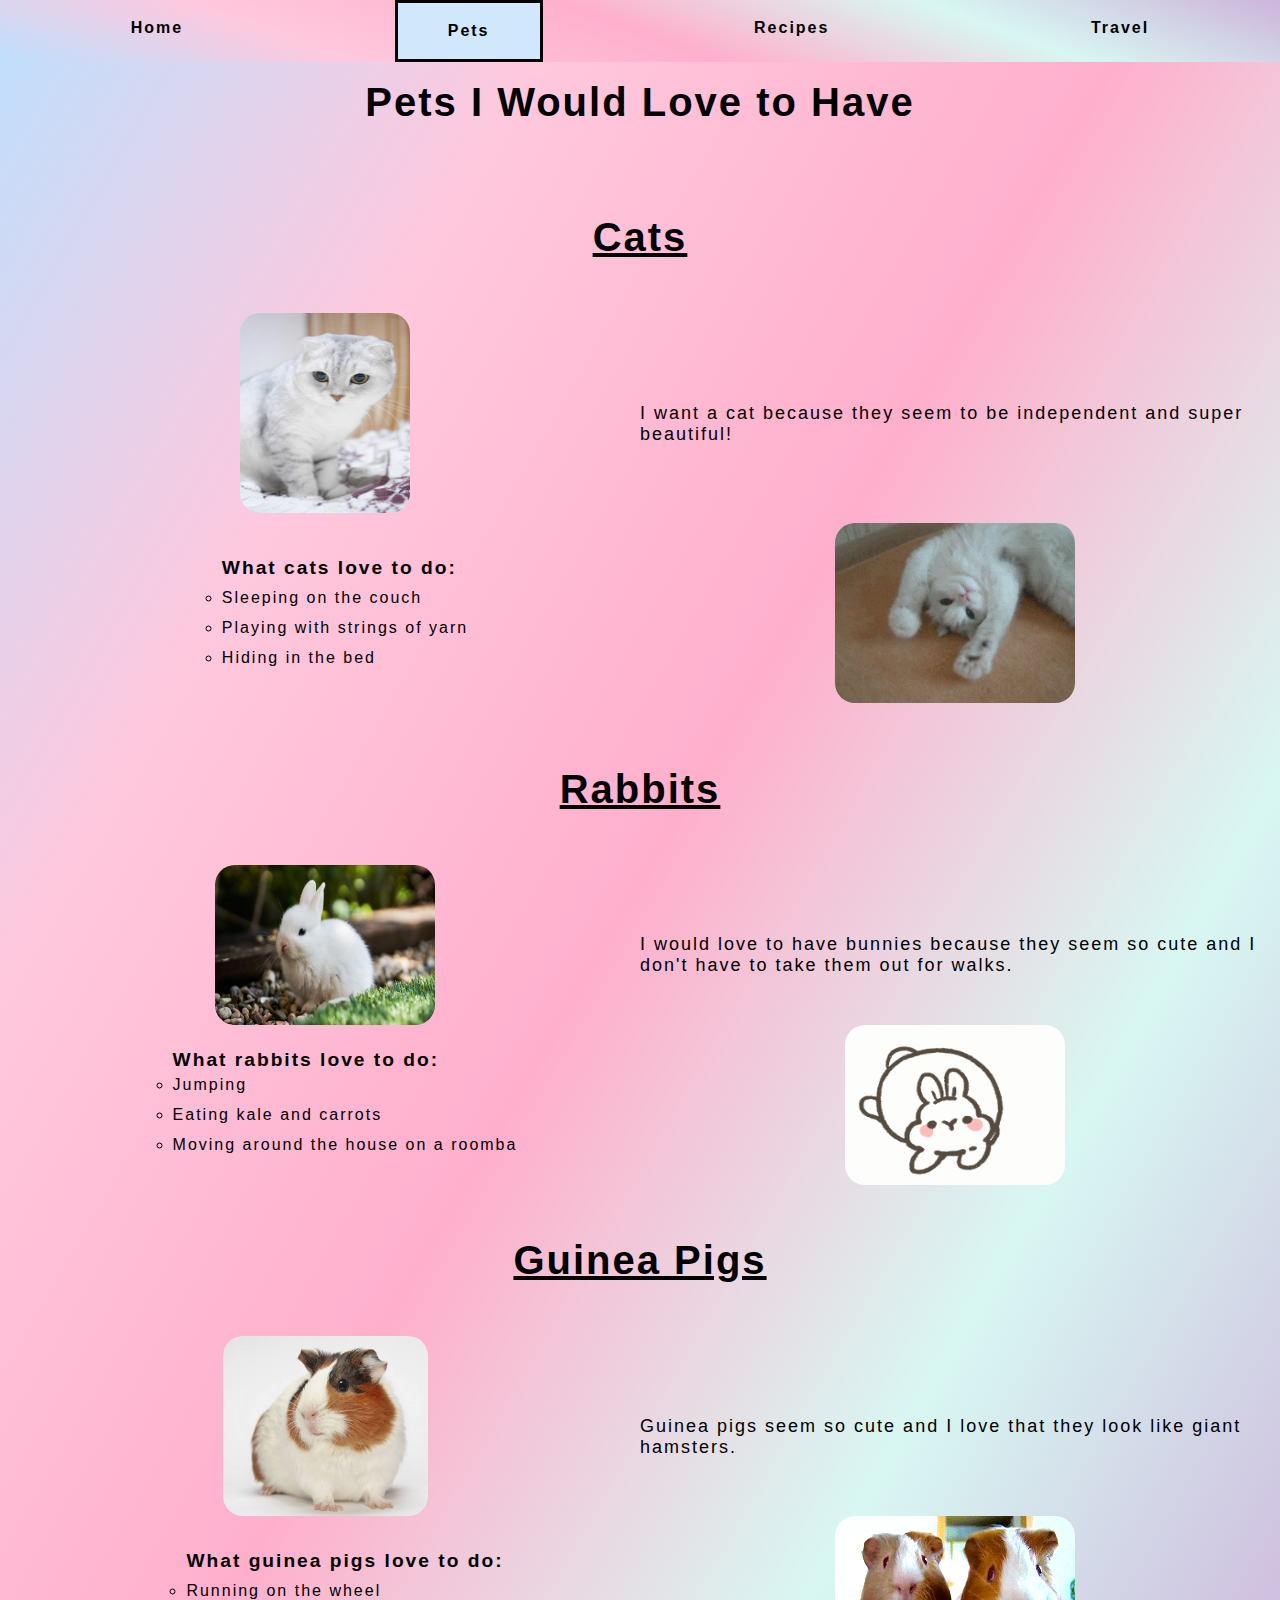
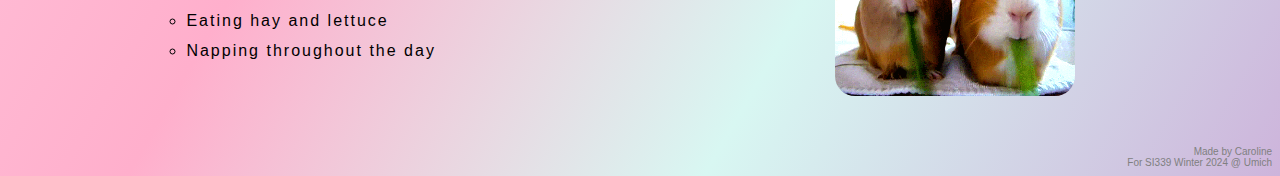
==== pets.html @ 3ff4fe84 "Add files via upload" ====
<!DOCTYPE html>
<html lang="en">

<head>
    <meta charset="UTF-8">
    <meta name="viewport" content="width=device-width, initial-scale=1.0">
    <link rel="stylesheet" type="text/css" href="css/html5reset.css">
    <link rel="stylesheet" href="css/style.css">
    <title class="other">Pets</title>
</head>

<body>
    <div class="skip-main"><a href="#maincontent">Skip to Main Content</a></div>

    <header>
        <nav>
            <ul>
                <li><a href="index.html" title="home">Home</a></li>
                <li><a href="pets.html" title="pets" class="active">Pets</a></li>
                <li><a href="recipes.html" title="food">Recipes</a></li>
                <li><a href="travel.html" title="travel">Travel</a></li>
            </ul>
        </nav>
        <h1>Pets I Would Love to Have </h1>

    </header>
    <main id="maincontent">
        <div class="animal-container">
            <h2>Cats</h2>
            <div id="cat-container">
                <img id="cat1" src="images/scottish_fold_cat.jpeg" width="400" alt="A grey Scottish fold cat">
                <p id="cat2"><br>I want a cat because they seem to be independent and super beautiful!<br>
                </p>
                <ul id="cat3">
                    <li class="cat3title">What cats love to do: </li>
                    <li>Sleeping on the couch</li>
                    <li>Playing with strings of yarn</li>
                    <li>Hiding in the bed</li>
                </ul>
                <img id ="cat4" src="images/giphy.gif" alt="A cat playing with its paws" class="animation">
            </div>
            <h2>Rabbits</h2>
            <div id="rabbit-container">
                <img id="r1" src="images/bunny.webp" width="400" alt="A white small bunny">
                <p id="r2"><br>I would love to have bunnies because they seem so cute and I don't have to take them out for
                    walks.</p>
                <div id="rabbit3">
                    <ul>
                    <li class="rabbit3title">What rabbits love to do:</li>
                    <li id="rabbit3">Jumping</li>
                    <li id="rabbit3">Eating kale and carrots</li>
                    <li id="rabbit3">Moving around the house on a roomba</li>
                </ul></div>
                <img src="images/bunnygif.gif" alt="A cartoon bunny rolling" id="r4" class="animation">
            </div>
            <h2>Guinea Pigs</h2>
            <div id="guineapig-container">
                <img id="gp1" src="images/guineapig.jpeg" width="400"
                alt="A guinea pig with whiskers and brown and orange spots.">
                <p id="gp2"><br>Guinea pigs seem so cute and I love that they look like giant hamsters.<br></p>
                <ul id="gp3">
                    <li class="gp3title"> 
                        What guinea pigs love to do: </li>
                    <li>Running on the wheel</li>
                    <li>Eating hay and lettuce</li>
                    <li>Napping throughout the day</li>
                </ul>
                <img src="images/guineapicsgif.gif" id="gp4" alt="Two guinea pigs leaving a leaf" class="animation">
            </div>

        </div>
    </main>
    
    <footer>
        <p>Made by Caroline<br>For SI339 Winter 2024 @ Umich</p>
    </footer>
</body>

</html>
---- css/style.css ----
.skip-main a{
    position: absolute;
    top: -40px;
    color: #D1E8FC;
    z-index: 10;
}

.skip-main a:focus{
    color: #D1E8FC;
    background-color: #000000;
    top: 20px;
    position: absolute;
    z-index: 10;
}

html{
    background-image: linear-gradient(120deg, #BDE0FE, #FFC8DD, #FFAFCC, #D8F7F2, #CDB4DB);
padding: 0;
top: 0;
bottom: 0;

}

body{
    color:#000000;
    font-family: Verdana, Arial, Helvetica, sans-serif;
    margin: 0 auto;

}

nav ul{
    background-image: linear-gradient(20deg, #BDE0FE, #FFC8DD, #FFAFCC, #D8F7F2, #CDB4DB);
    list-style-type: none;
    position: fixed;
    top: 0;
    color: #000000;
    margin: 0;
    padding: 0;
    width: 100%;
    overflow:visible;
    font-size: small;
    display: flex;
    justify-content: center;
}

nav li{
    display: inline;
    float:right;
}

nav li a{
    display: block;
    color:#000000;
    text-align: center;
    padding: 12px;
    border:  1px;
    text-decoration: none;
    font-size: small;
    font-weight: 600;
}

nav li a:hover{
    color:#808080;
    text-decoration: dotted;
    border: #000000 solid 2px;
    
}

.active {
    background-color: #D1E8FC;
    color: #000000;
    padding: 1 rem;
    top: 0;
    border: 1px;
}

header h1{
    font-size: 30px;
    margin:0;
    padding: 5rem 0.25rem 2rem 0.25rem;
    text-align: center;
    letter-spacing: 3px;
}

main div.main h2{
    font-size: 20px;
    margin: 0;
    padding: 10px 8px 17px 8px;
    text-align: center;
    font-weight: 500;
    letter-spacing: 3px;
}

div.container{
    grid-template-rows: repeat(3 1fr);
    display:grid;
    margin: 25px auto;
    color: #000000;
    overflow: hidden;
}

#other-page-travel{
    font-size: small;
    font-weight: 600;
    background-image: linear-gradient(40deg, #BDE0FE, #FFC8DD, #FFAFCC, #D8F7F2, #CDB4DB);
    padding: 25px;
    text-align: center;
}

#other-page-travel:hover{
    color:#ffffff;
}

#other-page-pets{
    font-size: small;
    font-weight: 600;
    background-image: linear-gradient(40deg, #BDE0FE, #FFC8DD, #FFAFCC, #D8F7F2, #CDB4DB);
    padding: 25px;
    text-align: center;
}
#other-page-pets:hover{
    color:#ffffff;
}

#other-page-cooking{
    font-size: small;
    font-weight: 600;
    background-image: linear-gradient(140deg, #BDE0FE, #FFC8DD, #FFAFCC, #D8F7F2, #CDB4DB);
    padding: 25px;
    text-align: center;
}

#other-page-cooking:hover{
    color:#ffffff;
}

footer p{
    text-align: right;
    margin: 0px 3px 3px 0px;
    color:#808080;
    bottom: 0;
    align-content:right;
    font-size: x-small;
}

.animal-container{
    letter-spacing: 2px;
    padding: 5px 10px;
    color: #000000;
    font-size:12px;
}

img{
    width: 150px;
    height: 160px;
    border-radius: 20px;
    white-space: nowrap;
}

ul{
    line-height: 20px;
    letter-spacing: 2px;
}

.animal-container h2{
    font-weight: 900;
    text-decoration:underline;
}

#cat-container{
    display: grid;
    grid-template-rows: repeat(2, 1fr);
    grid-template-columns: repeat(2, 1fr);
    place-items: center;
}
#cat1{
    grid-column-start: 1;
    grid-column-end: 2;
    grid-row: 1;
}

#cat2{
    grid-column-start: 2;
    grid-column-end: 2;
    grid-row: 1;
}

#cat3{
    grid-column-start: 1;
    grid-column-end: 2;
    grid-row: 2;
}
#cat4{
    grid-column-start: 2;
    grid-column-end: 2;
    grid-row: 2;
}

#rabbit-container{
    display: grid;
    grid-template-rows: repeat(2, 1fr);
    grid-template-columns: repeat(2, 1fr);
    place-items: center;
}

#r1{
    grid-column-start: 1;
    grid-column-end: 2;
    grid-row: 1;
}

#r2{
    grid-column-start: 2;
    grid-column-end: 2;
    grid-row: 1;
}

#r3{
    grid-column-start: 1;
    grid-column-end: 2;
    grid-row: 2;
}
.animation #r4{
    grid-column-start: 2;
    grid-column-end: 2;
    grid-row: 2;
}

#guineapig-container{
    display: grid;
    grid-template-rows: repeat(2, 1fr);
    grid-template-columns: repeat(2, 1fr);
    place-items: center;
}
#gp1{
    grid-column-start: 1;
    grid-column-end: 2;
    grid-row: 1;
}

#gp2{
    grid-column-start: 2;
    grid-column-end: 2;
    grid-row: 1;
}

#gp3{
    grid-column-start: 1;
    grid-column-end: 2;
    grid-row: 2;
}
    
.animation{
    grid-column-start: 2;
    grid-column-end: 2;
    grid-row: 2;
}

@media screen and (prefers-reduced-motion: reduce) {
    .animation {
      animation: dissolve 4s linear infinite both;
      text-decoration: overline;
      background-color:#D1E8FC;
    }
    html{
        scroll-behavior: auto; /* Removes scroll animation */
    }
  
    .skip a{
      -webkit-transition: none; /* sets to default setting */
      transition: none;        /* sets to default setting */
     }
  }

  @media screen and (min-width: 765px){

    .skip-main a{
        position: absolute;
        top: -40px;
        color: #D1E8FC;
        z-index: -10;
        transition:cubic-bezier(1, 0, 0, 1);
        -webkit-transition: top 1s ease-out;
        /* I dont know how to get rid of the squigglyline */
        /* but the code seems to work... so idk what that means */
    }
    
    .skip-main a:focus{
        color: #D1E8FC;
        background-color: #000000;
        height: 70px;
        width: 100px;   
        text-align:center;
        left: 15px;
        top: 65px;  
        position: absolute;
        z-index: 10;
        font-weight: 700;
    }

    nav ul{
        font-size: small;
        display: flex;
        justify-content: space-around;
    }

    nav li a{
        padding: 18px 50px;
        font-size: medium;
        font-weight: 600;
    }

    .active {
        border: 3px black solid;
    }

    header h1{
        font-size: 40px;
        letter-spacing: 2px;
    }
    main div.main h2{
        font-size: 20px;
        padding: 12px 50px;
        text-align:left;
        font-weight: 500;
        letter-spacing: 2px;
    }
    
    div.container{
        margin: 40px auto 15px auto;
    }
    
    div#other-page-travel{
        font-size: large;
        font-weight: 900;
        padding: 100px;
    }
    
    div#other-page-travel:hover{
        color: #808080;
        border: 3px black solid;
        background-color: #D1E8FC;
    }
    
    #other-page-pets{
        font-size: large;
        font-weight: 900;
        padding: 100px;
    }
    div#other-page-pets:hover{
        color:#808080;
        border: 3px black solid;
    }
    
    #other-page-cooking{
        font-size: large;
        font-weight: 900;
        padding: 100px;
    }
    
    div#other-page-cooking:hover{
     color:#808080;
        border: 3px black solid;
    }

    
    footer p{
        margin: 0px 8px 8px 0px;
    }
    
    .animal-container, .recipe-container, .travel-container{
        letter-spacing: 2px;
        padding: 5px 10px 50px 10px;
        color: #000000;
    }
    
    .image-recipe, .image-travel{
        height: 400px;
        width: 360px;
    }

    .recipe-title, .travel-title{
        font-weight: 900;
        font-size: xx-large;
        text-align: center;
        text-decoration: underline;
    }

    .recipe-div, .travel-div{
        padding: 20px;
        display: grid;
        grid-template-columns: 1fr;
        justify-items: center;
    }

    .recipe, .location-characteristics{
        font-size: medium;
    }
    
    ul{
        line-height: 20px;
        letter-spacing: 2px;
    }
    
    div.animal-container h2{
        font-weight: 900;
        text-decoration:underline;
        font-size: 40px;
        text-align: center;
        padding: 20px;
    }
    
    #cat-container, #rabbit-container, #guineapig-container{
        display: grid;
        grid-template-rows: 4;
        place-items: center;
    }
    
    .cat3title, .rabbit3title, .gp3title{
        font-weight: 700;
        font-size: larger;
        list-style-type: none;
    }

    #cat1{
        height: 200px;
        width: 170px;
    }

    
    #cat2, #r2, #gp2{
        font-size: large;
    }
    
    #cat3, #rabbit3, #gp3{
        grid-column-start: 1;
        grid-column-end: 2;
        grid-row: 2;
        font-size: medium;
        line-height: 30px;
        list-style-type: circle;
    }

    #cat4, #gp4{
        height: 180px;
        width: 240px;
    }
    
    
    #r1, #r4{
        height: 160px;
        width: 220px;
    }
    
    #gp1{
height: 180px;
width: 205px;
    }

  }
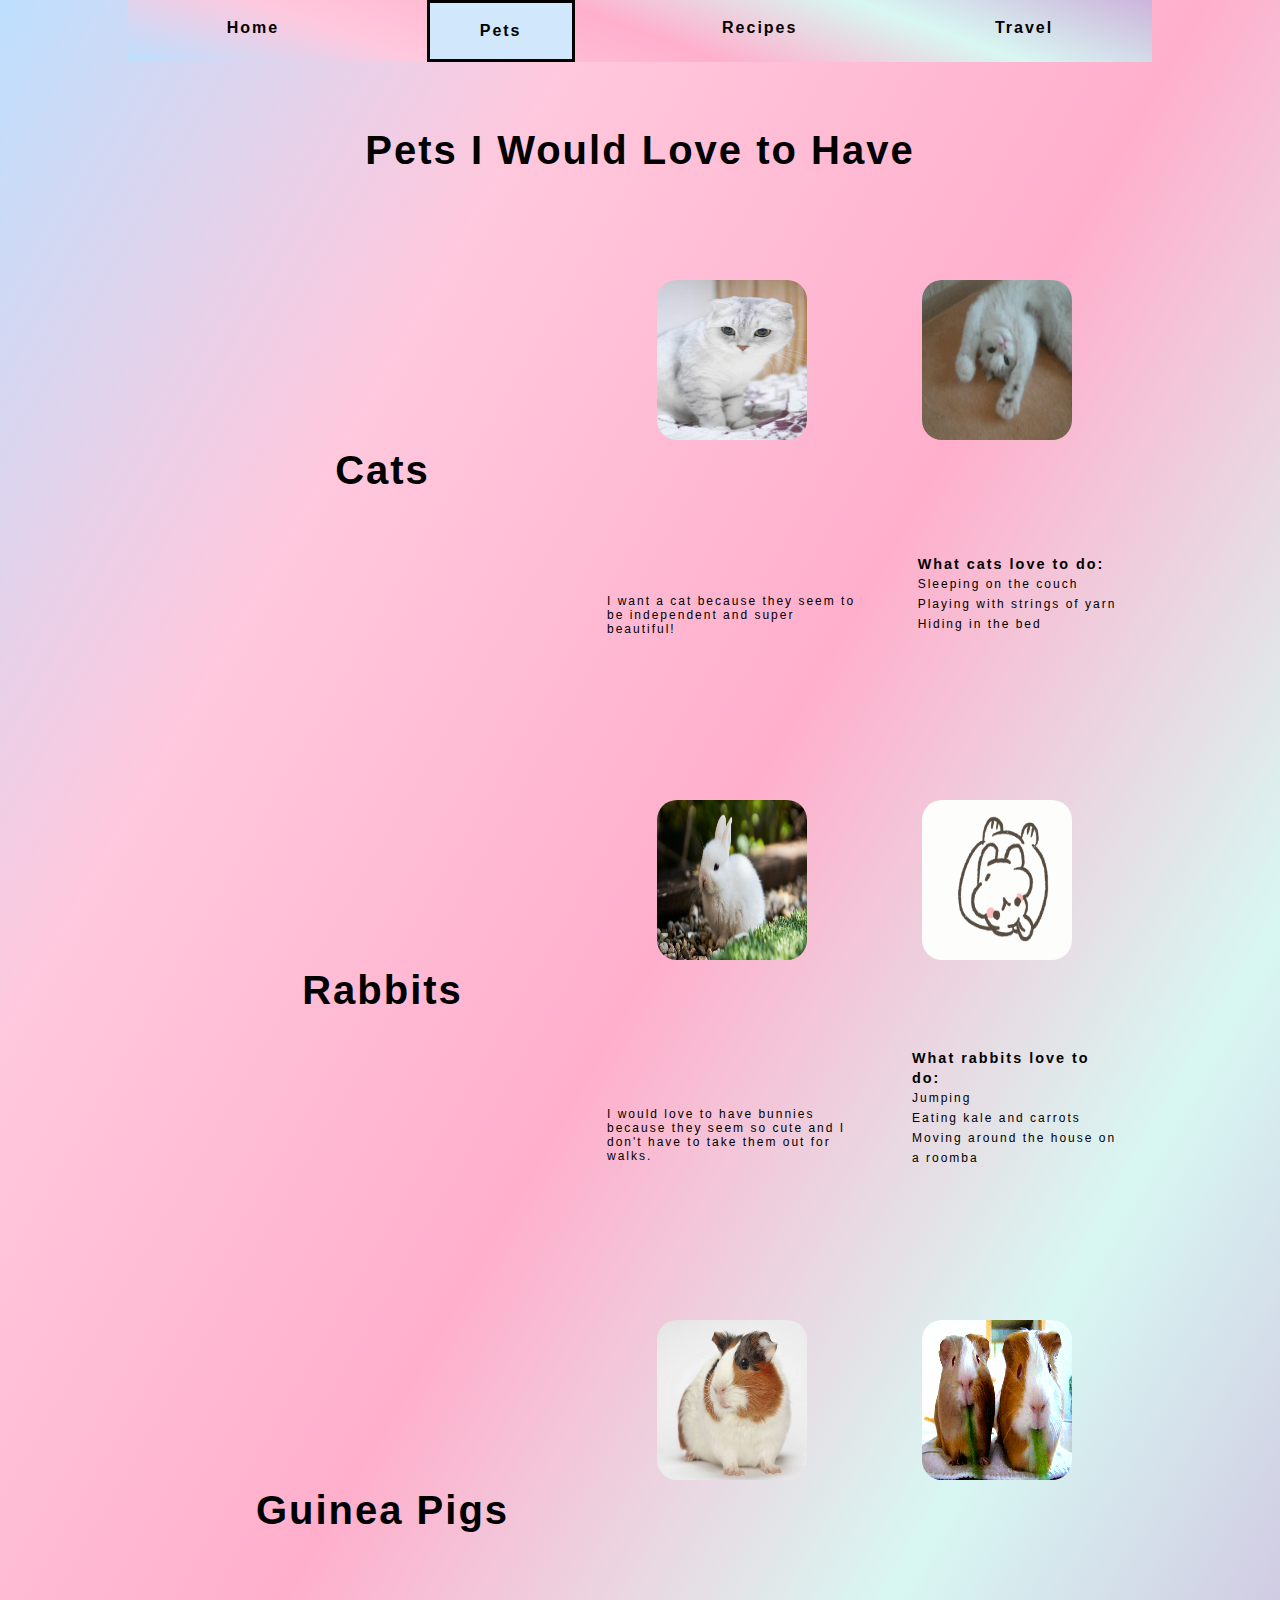
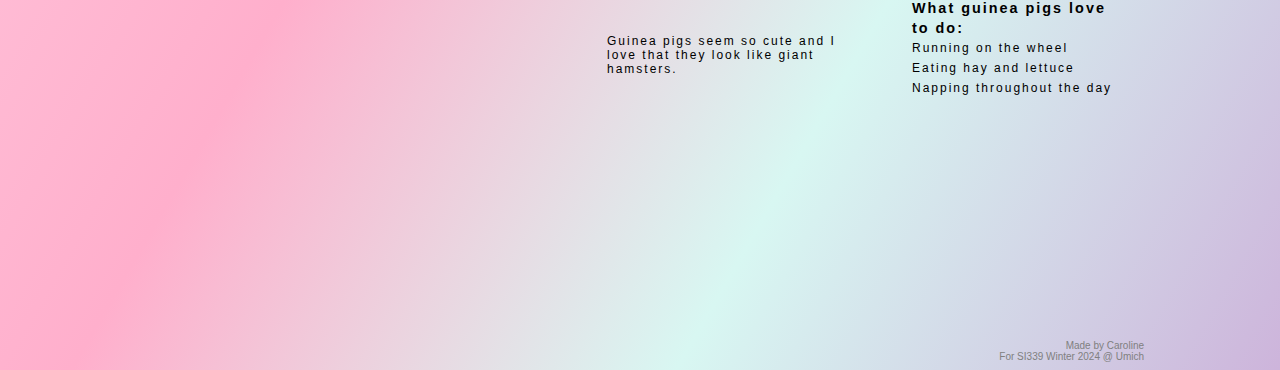
==== commit 519dab78: "Add files via upload" ====
--- a/pets.html
+++ b/pets.html
@@ -21,12 +21,12 @@
                 <li><a href="travel.html" title="travel">Travel</a></li>
             </ul>
         </nav>
-        <h1>Pets I Would Love to Have </h1>
+        <h1 id="peth1">Pets I Would Love to Have </h1>
 
     </header>
     <main id="maincontent">
         <div class="animal-container">
-            <h2>Cats</h2>
+            <h2 >Cats</h2>
             <div id="cat-container">
                 <img id="cat1" src="images/scottish_fold_cat.jpeg" width="400" alt="A grey Scottish fold cat">
                 <p id="cat2"><br>I want a cat because they seem to be independent and super beautiful!<br>
@@ -44,7 +44,7 @@
                 <img id="r1" src="images/bunny.webp" width="400" alt="A white small bunny">
                 <p id="r2"><br>I would love to have bunnies because they seem so cute and I don't have to take them out for
                     walks.</p>
-                <div id="rabbit3">
+                <div id="r3">
                     <ul>
                     <li class="rabbit3title">What rabbits love to do:</li>
                     <li id="rabbit3">Jumping</li>
--- a/css/style.css
+++ b/css/style.css
@@ -1,3 +1,4 @@
+
 .skip-main a{
     position: absolute;
     top: -40px;
@@ -82,6 +83,8 @@
     letter-spacing: 3px;
 }
 
+/* #map { height: 180px; } */
+
 main div.main h2{
     font-size: 20px;
     margin: 0;
@@ -92,8 +95,8 @@
 }
 
 div.container{
-    grid-template-rows: repeat(3 1fr);
     display:grid;
+    grid-template-columns: 1fr;
     margin: 25px auto;
     color: #000000;
     overflow: hidden;
@@ -145,7 +148,7 @@
 
 .animal-container{
     letter-spacing: 2px;
-    padding: 5px 10px;
+    padding: 0px 10px 5px 10px;
     color: #000000;
     font-size:12px;
 }
@@ -165,96 +168,87 @@
 .animal-container h2{
     font-weight: 900;
     text-decoration:underline;
-}
-
-#cat-container{
+    text-align: center;
+    margin-top: 0px;
+}
+
+div#cat-container{
     display: grid;
-    grid-template-rows: repeat(2, 1fr);
-    grid-template-columns: repeat(2, 1fr);
+    grid-template-columns: 1fr;
     place-items: center;
 }
 #cat1{
+    grid-row-start: 1;
+    margin: 50px;
+}
+
+#cat2{
+    grid-row-start: 2;
+}
+
+#cat3{
+    grid-row-start: 4;
+    margin-bottom: 40px;
+}
+#cat4{
     grid-column-start: 1;
-    grid-column-end: 2;
-    grid-row: 1;
-}
-
-#cat2{
-    grid-column-start: 2;
-    grid-column-end: 2;
-    grid-row: 1;
-}
-
-#cat3{
-    grid-column-start: 1;
-    grid-column-end: 2;
-    grid-row: 2;
-}
-#cat4{
-    grid-column-start: 2;
-    grid-column-end: 2;
-    grid-row: 2;
+    grid-row-start: 3;
+    margin: 50px;
 }
 
 #rabbit-container{
     display: grid;
-    grid-template-rows: repeat(2, 1fr);
-    grid-template-columns: repeat(2, 1fr);
+    grid-template-columns: 1fr;
     place-items: center;
 }
 
 #r1{
+    grid-row-start: 1;
+    margin: 30px;
+}
+
+#r2{
+    grid-row-start: 2;
+}
+
+#r3{
+    grid-row-start: 4;
+    margin-bottom: 40px;
+}
+#r4{
     grid-column-start: 1;
-    grid-column-end: 2;
-    grid-row: 1;
-}
-
-#r2{
-    grid-column-start: 2;
-    grid-column-end: 2;
-    grid-row: 1;
-}
-
-#r3{
-    grid-column-start: 1;
-    grid-column-end: 2;
-    grid-row: 2;
-}
-.animation #r4{
-    grid-column-start: 2;
-    grid-column-end: 2;
-    grid-row: 2;
+    grid-row-start: 3;
+    margin: 50px;
 }
 
 #guineapig-container{
     display: grid;
-    grid-template-rows: repeat(2, 1fr);
-    grid-template-columns: repeat(2, 1fr);
+    grid-template-columns: 1fr;
     place-items: center;
 }
 #gp1{
+    grid-row-start: 1;
+    margin: 30px;
+}
+
+#gp2{
+    grid-row-start: 2;
+}
+
+#gp3{
+    grid-row-start: 4;
+}
+    
+#gp4{
     grid-column-start: 1;
-    grid-column-end: 2;
-    grid-row: 1;
-}
-
-#gp2{
-    grid-column-start: 2;
-    grid-column-end: 2;
-    grid-row: 1;
-}
-
-#gp3{
-    grid-column-start: 1;
-    grid-column-end: 2;
-    grid-row: 2;
-}
-    
-.animation{
-    grid-column-start: 2;
-    grid-column-end: 2;
-    grid-row: 2;
-}
+    grid-row-start: 3;
+    margin: 50px;
+}
+
+    .animal-container, .recipe-container, .travel-container{
+        margin: 20px;
+
+    }
 
 @media screen and (prefers-reduced-motion: reduce) {
     .animation {
@@ -412,7 +406,6 @@
     
     #cat-container, #rabbit-container, #guineapig-container{
         display: grid;
-        grid-template-rows: 4;
         place-items: center;
     }
     
@@ -421,40 +414,136 @@
         font-size: larger;
         list-style-type: none;
     }
-
-    #cat1{
-        height: 200px;
-        width: 170px;
-    }
-
-    
-    #cat2, #r2, #gp2{
-        font-size: large;
-    }
-    
-    #cat3, #rabbit3, #gp3{
+    h1#peth1{
+        padding-top: 8rem;
+    }
+    div.animal-container h2{
+        padding:0px;
+        margin-top: 0px;
+        margin-bottom: 40px;
+    }
+
+    div#cat-container{
+        grid-template-columns: 1fr 1fr;
+        grid-template-rows: 1fr 1fr;
+        grid-gap: 15px;
+        height: 30rem;
+        padding-bottom: 40px;
+    }
+
+    #cat2{
+        grid-row-start: 2;
         grid-column-start: 1;
-        grid-column-end: 2;
-        grid-row: 2;
-        font-size: medium;
-        line-height: 30px;
-        list-style-type: circle;
-    }
-
-    #cat4, #gp4{
-        height: 180px;
-        width: 240px;
-    }
-    
-    
-    #r1, #r4{
-        height: 160px;
-        width: 220px;
-    }
-    
-    #gp1{
-height: 180px;
-width: 205px;
-    }
-
+    }
+
+    #cat4{
+        grid-row-start: 1;
+        grid-column-start: 2;
+    }
+
+    #cat3{
+        grid-row-start: 2;
+        grid-column-start: 2;
+    }
+
+    div#rabbit-container{
+        grid-template-columns: 1fr 1fr;
+        grid-template-rows: 1fr 1fr;
+        grid-gap: 15px;
+        height: 30rem;
+        padding-bottom: 40px;
+    }
+
+    #r2{
+        grid-row-start: 2;
+        grid-column-start: 1;
+    }
+
+    #r4{
+        grid-row-start: 1;
+        grid-column-start: 2;
+    }
+
+    #r3{
+        grid-row-start: 2;
+        grid-column-start: 2;
+    }
+
+    div#guineapig-container{
+        grid-template-columns: 1fr 1fr;
+        grid-template-rows: 1fr 1fr;
+        grid-gap: 15px;
+        height: 30rem;
+        padding-bottom: 40px;
+    }
+
+    #gp2{
+        grid-row-start: 2;
+        grid-column-start: 1;
+    }
+
+    #gp4{
+        grid-row-start: 1;
+        grid-column-start: 2;
+    }
+
+    #gp3{
+        grid-row-start: 2;
+        grid-column-start: 2;
+    }
+
+  }
+
+
+  @media screen and (min-width: 1020px){
+    header h1 {
+        font-size: 40px;
+        letter-spacing: 2px;
+        padding: 10rem 0.25rem 2rem 0.25rem;
+    }
+    nav, body, nav ul{
+        width: 80%;
+    }
+
+    main{
+        padding-bottom: 5rem;
+    }
+
+    div.container{
+        grid-template-columns: 1fr 1fr 1fr;
+        margin-top: 5rem;
+        grid-gap: 2rem;
+        overflow: auto;
+    }
+    div.container > div{
+
+        border: white solid 2px;
+    }
+
+
+    main div.main h2 {
+        font-size: 20px;
+        padding: 30px 90px 50px 90px;
+        text-align: left;
+        font-weight: 500;
+        letter-spacing: 2px;
+    }
+
+div.animal-container{
+    display: grid;
+    grid-template-columns: 1fr 1fr;
+    align-items: center;
+}
+
+div.animal-container h2 {
+    text-decoration: none;
+}
+
+
+    footer{
+    position:static;
+    left: 0;
+    bottom: 0;
+    width: 100%;
+    }
   }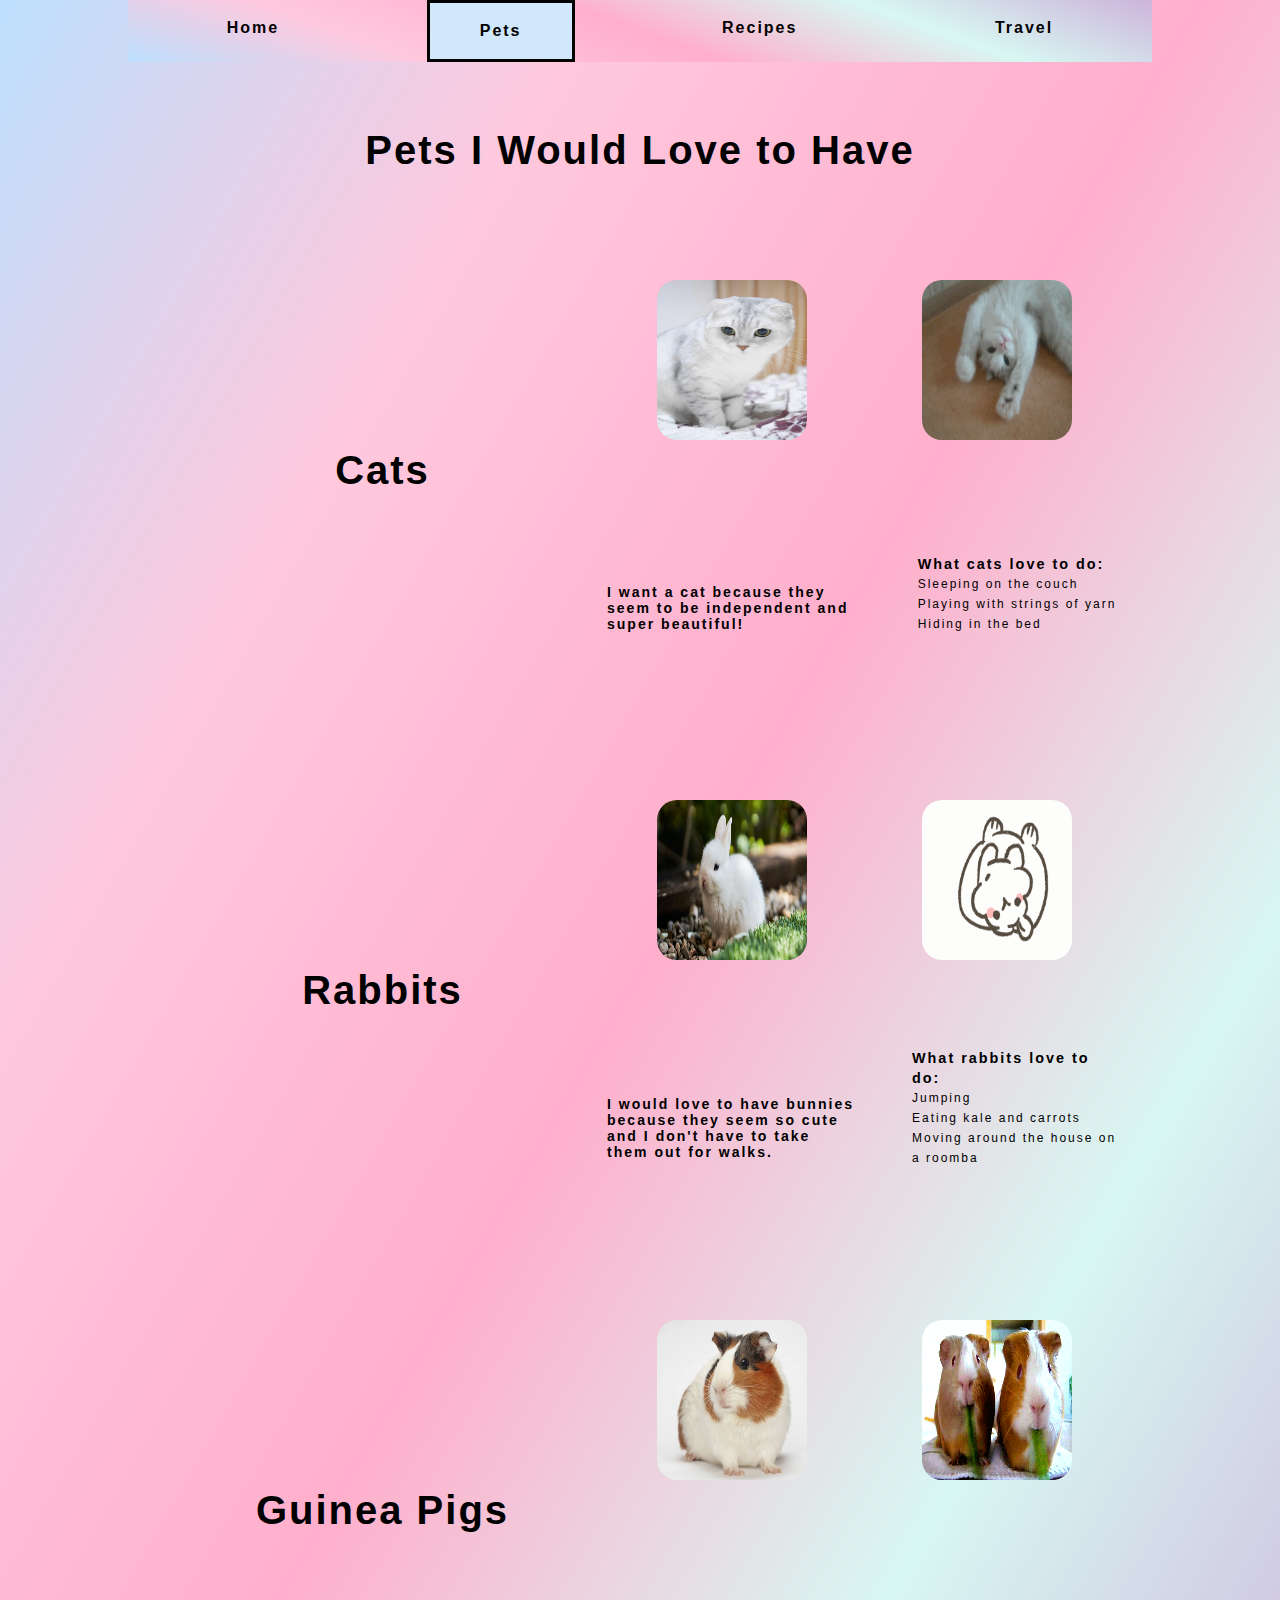
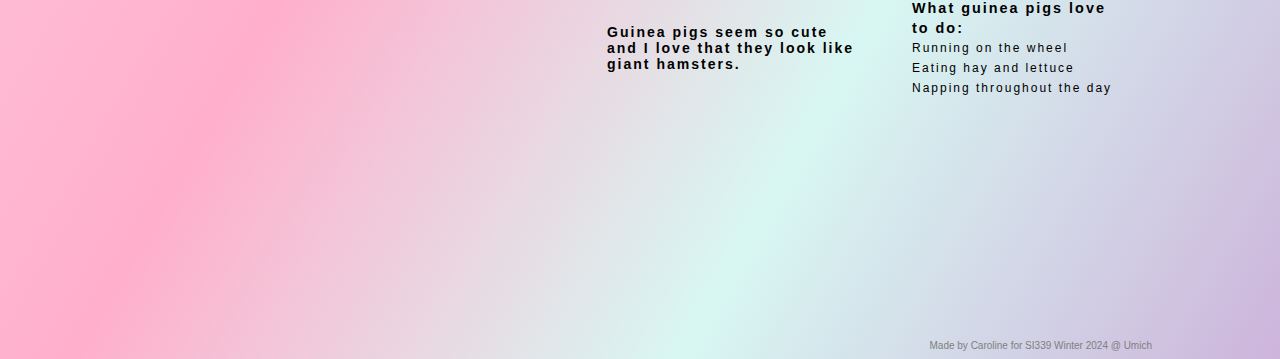
==== commit a16e7897: "Add files via upload" ====
--- a/pets.html
+++ b/pets.html
@@ -4,6 +4,7 @@
 <head>
     <meta charset="UTF-8">
     <meta name="viewport" content="width=device-width, initial-scale=1.0">
+    <link rel="icon" type="image/x-icon" href="images/favicon.ico">
     <link rel="stylesheet" type="text/css" href="css/html5reset.css">
     <link rel="stylesheet" href="css/style.css">
     <title class="other">Pets</title>
@@ -29,8 +30,8 @@
             <h2 >Cats</h2>
             <div id="cat-container">
                 <img id="cat1" src="images/scottish_fold_cat.jpeg" width="400" alt="A grey Scottish fold cat">
-                <p id="cat2"><br>I want a cat because they seem to be independent and super beautiful!<br>
-                </p>
+                <h3 id="cat2">I want a cat because they seem to be independent and super beautiful!
+                </h3>
                 <ul id="cat3">
                     <li class="cat3title">What cats love to do: </li>
                     <li>Sleeping on the couch</li>
@@ -42,8 +43,8 @@
             <h2>Rabbits</h2>
             <div id="rabbit-container">
                 <img id="r1" src="images/bunny.webp" width="400" alt="A white small bunny">
-                <p id="r2"><br>I would love to have bunnies because they seem so cute and I don't have to take them out for
-                    walks.</p>
+                <h3 id="r2">I would love to have bunnies because they seem so cute and I don't have to take them out for
+                    walks.</h3>
                 <div id="r3">
                     <ul>
                     <li class="rabbit3title">What rabbits love to do:</li>
@@ -57,7 +58,7 @@
             <div id="guineapig-container">
                 <img id="gp1" src="images/guineapig.jpeg" width="400"
                 alt="A guinea pig with whiskers and brown and orange spots.">
-                <p id="gp2"><br>Guinea pigs seem so cute and I love that they look like giant hamsters.<br></p>
+                <h3 id="gp2">Guinea pigs seem so cute and I love that they look like giant hamsters.</h3>
                 <ul id="gp3">
                     <li class="gp3title"> 
                         What guinea pigs love to do: </li>
@@ -72,7 +73,7 @@
     </main>
     
     <footer>
-        <p>Made by Caroline<br>For SI339 Winter 2024 @ Umich</p>
+        Made by Caroline for SI339 Winter 2024 @ Umich
     </footer>
 </body>
 
--- a/css/style.css
+++ b/css/style.css
@@ -137,11 +137,10 @@
     color:#ffffff;
 }
 
-footer p{
+footer{
     text-align: right;
-    margin: 0px 3px 3px 0px;
+    margin: 0px 3px 10px 0px;
     color:#808080;
-    bottom: 0;
     align-content:right;
     font-size: x-small;
 }
@@ -358,7 +357,7 @@
     }
 
     
-    footer p{
+    footer{
         margin: 0px 8px 8px 0px;
     }
     
@@ -509,11 +508,11 @@
         padding-bottom: 5rem;
     }
 
+
     div.container{
         grid-template-columns: 1fr 1fr 1fr;
         margin-top: 5rem;
         grid-gap: 2rem;
-        overflow: auto;
     }
     div.container > div{
 
@@ -533,6 +532,8 @@
     display: grid;
     grid-template-columns: 1fr 1fr;
     align-items: center;
+    overflow:scroll;
+    overflow-x:scroll;
 }
 
 div.animal-container h2 {
